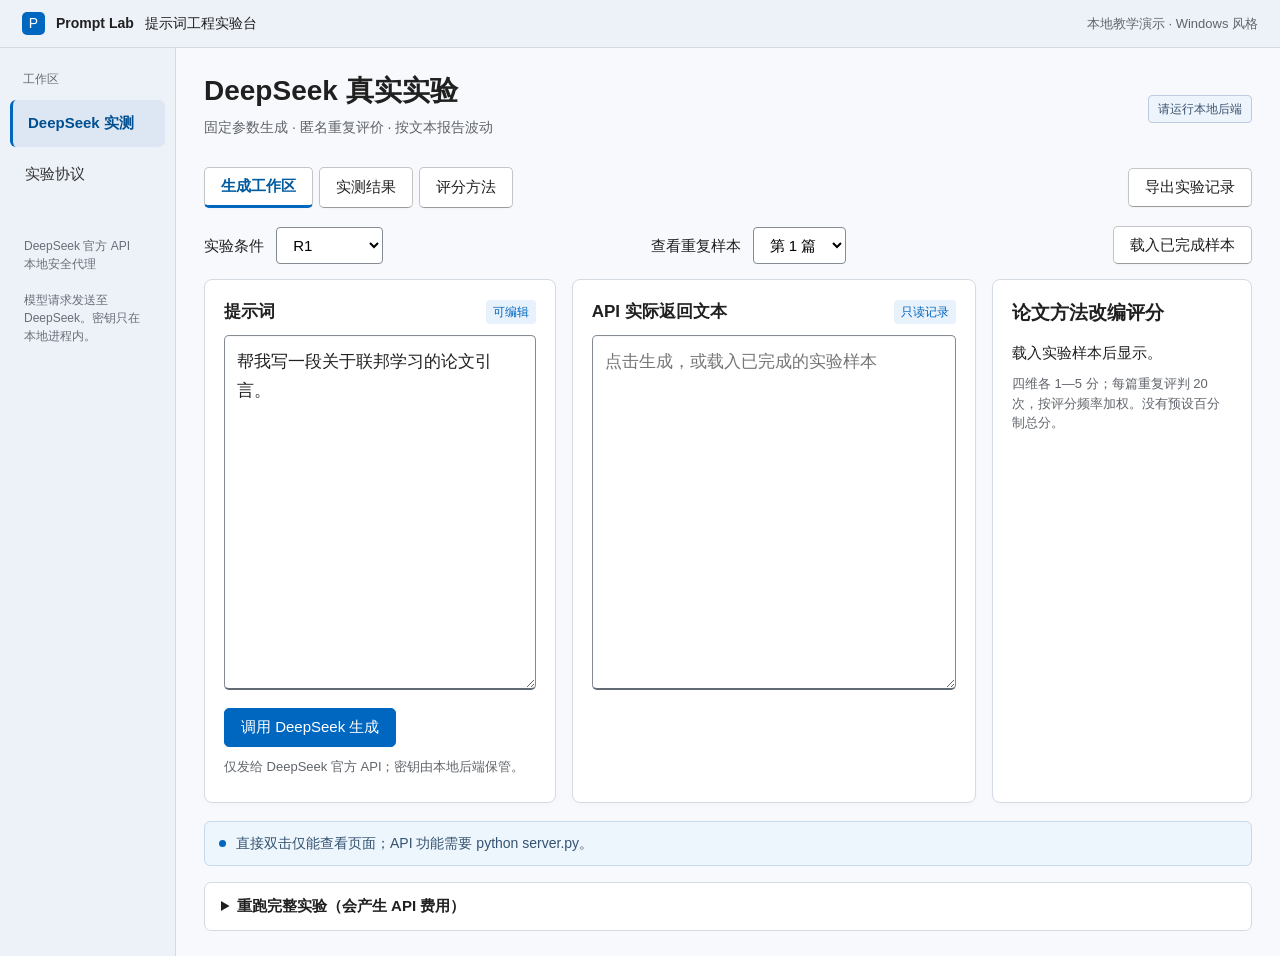
==== live.html @ ccef3617 "Connect DeepSeek API and publish repeated real experiment results Add localhost-only API proxy, expl" ====
<!doctype html><html lang="zh-CN"><meta charset="utf-8"><meta name="viewport" content="width=device-width,initial-scale=1"><title>DeepSeek 实测 · Prompt Lab</title><link rel="stylesheet" href="windows.css"><body><div class="titlebar"><span class="appmark">P</span><strong>Prompt Lab</strong><span>提示词工程实验台</span><small>本地教学演示 · Windows 风格</small></div><div class="shell"><nav class="sidebar" aria-label="主要导航"><div class="label">工作区</div><a class="active" href="live.html">DeepSeek 实测</a><a href="protocol.json">实验协议</a><div class="bottom">DeepSeek 官方 API<br>本地安全代理<br><br>模型请求发送至 DeepSeek。密钥只在本地进程内。</div></nav><main class="workspace"><div class="headrow"><div><h1>DeepSeek 真实实验</h1><p class="intro">固定参数生成 · 匿名重复评价 · 按文本报告波动</p></div><span class="tag" id="connection">连接本地后端…</span></div><div class="toolbar"><div class="tabs"><button class="active" id="work-tab">生成工作区</button><button id="result-tab">实测结果</button><button id="method-tab">评分方法</button></div><button id="download">导出实验记录</button></div><section id="work"><div class="headrow" style="margin-bottom:15px"><label>实验条件 <select id="condition"></select></label><label>查看重复样本 <select id="replicate"><option value="0">第 1 篇</option><option value="1">第 2 篇</option><option value="2">第 3 篇</option></select></label><button id="load-result">载入已完成样本</button></div><div class="workgrid"><section class="panel"><div class="fieldhead"><label for="live-prompt">提示词</label><span class="editbadge">可编辑</span></div><textarea id="live-prompt" class="editor"></textarea><button id="generate" class="primary" style="margin-top:12px">调用 DeepSeek 生成</button><p class="hint">仅发给 DeepSeek 官方 API；密钥由本地后端保管。</p></section><section class="panel"><div class="fieldhead"><label for="live-output">API 实际返回文本</label><span class="editbadge">只读记录</span></div><textarea id="live-output" class="editor" readonly placeholder="点击生成，或载入已完成的实验样本"></textarea><p id="response-meta" class="hint"></p></section><section class="panel"><h2>论文方法改编评分</h2><div id="sample-scores">载入实验样本后显示。</div><p class="hint">四维各 1—5 分；每篇重复评判 20 次，按评分频率加权。没有预设百分制总分。</p></section></div></section><section id="results" class="hidden"><div class="panel"><h2>条件均值与文本间波动</h2><div id="results-table">实验尚未完成。</div><div id="chart"></div><p class="hint">均值 ± 样本标准差：统计单位是每组 3 篇独立生成文本。每篇 20 次评判只用于估计评分分布，不能当作 20 篇文本。</p></div></section><section id="method" class="hidden"><div class="panel"><h2>依据与适用范围</h2><p>参考 Liu et al. (2023), G-Eval：评价维度 → 固定评价步骤 → 重复采样评分 → 频率加权。</p><p>本实验改编为中文引言，四维均用 1—5 分锚点；生成和评判分别使用 DeepSeek Flash / Pro，不是原论文 GPT-4 复现。</p><p><a href="https://aclanthology.org/2023.emnlp-main.153/">论文原文</a> · <a href="protocol.json">完整预设协议与评分锚点</a></p><div id="rubric"></div><p>主指标：连贯性。另报告事实一致性、表达流畅性、任务相关性，不合成随意加权的“总质量百分比”。同系列模型评判仍有偏差，小样本不能证明普遍提升。</p></div></section><div class="statusbar"><span class="dot"></span><span id="status">尚未启动。</span></div><details><summary>重跑完整实验（会产生 API 费用）</summary><p>5 个条件 × 3 次生成 × 20 次评判，共 316 个计划请求。保留所有输出、评分和失败记录；同一时间只运行一组。</p><button id="experiment" class="primary">开始完整实验</button></details></main></div><script src="core.js"></script><script src="live.js"></script></body></html>
---- windows.css ----
*{box-sizing:border-box}body{margin:0;color:#202020;background:#e9eef5;font:15px/1.5 'Segoe UI','Microsoft YaHei',sans-serif}button,input,textarea{font:inherit}button,a{touch-action:manipulation}button{min-height:36px;padding:7px 16px;background:#fff;border:1px solid #c5c5c5;border-bottom-color:#9b9b9b;border-radius:5px;color:#202020;cursor:pointer;box-shadow:0 1px 2px #00000008}button:hover{background:#f5f5f5}button:active{transform:translateY(1px)}button.primary{background:#0067c0;border-color:#0067c0;color:#fff}button.primary:hover{background:#005aa7}button:disabled{opacity:.5;cursor:default}a{color:#0067c0}button:focus-visible,a:focus-visible,summary:focus-visible{outline:3px solid #0067c0;outline-offset:3px}textarea,input[type=text],input:not([type]){width:100%;background:white;border:1px solid #858b93;border-bottom:2px solid #626b75;border-radius:5px;padding:12px;color:#202020;box-shadow:inset 0 1px 2px #0000000a;outline:none}textarea:focus,input:focus{border-color:#0067c0;border-bottom:3px solid #0067c0;box-shadow:0 0 0 2px #0067c026}textarea{resize:vertical;line-height:1.7;font-size:17px}input[type=checkbox]{width:18px;height:18px;accent-color:#0067c0;cursor:pointer}label{cursor:pointer}small,.muted{font-size:13px;color:#60656b}h1{font-size:28px;line-height:1.3;margin:0 0 8px}h2{font-size:19px;margin:0 0 14px}p{margin:7px 0}.titlebar{height:48px;display:flex;align-items:center;padding:0 22px;gap:11px;background:#edf2f8;border-bottom:1px solid #d4dae2;font-size:14px}.appmark{width:23px;height:23px;border-radius:5px;background:#0067c0;color:white;display:grid;place-items:center;font-size:14px}.titlebar small{margin-left:auto}.shell{display:grid;grid-template-columns:176px minmax(0,1fr);min-height:calc(100vh - 48px)}.sidebar{padding:22px 10px;background:#edf2f8;border-right:1px solid #d4dae2}.sidebar .label{font-size:12px;color:#656b74;padding:0 13px;margin-bottom:12px}.sidebar a{display:block;color:#333;padding:12px 15px;border-radius:6px;text-decoration:none;margin:4px 0}.sidebar a.active{background:#dce7f3;color:#004f91;border-left:3px solid #0067c0;font-weight:600}.sidebar .bottom{margin:40px 14px;font-size:12px;color:#686e78}.workspace{padding:25px 28px;min-width:0;background:#f7f9fc}.headrow{display:flex;justify-content:space-between;align-items:center;gap:16px}.tag{border:1px solid #bdcbe0;background:#edf4fb;border-radius:4px;padding:4px 9px;color:#38516d;font-size:12px}.toolbar{display:flex;justify-content:space-between;align-items:center;margin:22px 0 18px;gap:12px}.tabs{display:flex;gap:6px}.tabs button.active{background:white;border-bottom:3px solid #0067c0;color:#005a9e;font-weight:600}.actions{display:flex;gap:8px}.panel{background:white;border:1px solid #d5dbe3;border-radius:8px;padding:19px;box-shadow:0 2px 5px #22334405}.workgrid{display:grid;grid-template-columns:minmax(280px,1fr) minmax(330px,1.15fr) 260px;gap:16px}.fieldhead{display:flex;justify-content:space-between;align-items:center;margin-bottom:10px}.fieldhead label{font-size:17px;font-weight:600}.editbadge{font-size:12px;color:#0067c0;background:#e8f2fc;padding:3px 7px;border-radius:4px}.editor{height:306px}.hint{margin-top:10px;font-size:13px;color:#60656b}.scorecard{background:#f2f6fa;border-radius:6px;padding:13px 15px;margin-bottom:12px}.score{font-size:38px;font-weight:600;color:#0067c0;line-height:1.2}.score small{font-size:18px}.checklist label{display:flex;align-items:center;gap:8px;padding:5px 0;font-size:14px}.checklist label span{flex:1}.checklist label em{font-size:12px;font-style:normal;color:#7c8490}.run{width:100%;margin-top:14px}.statusbar{display:flex;gap:10px;align-items:center;background:#edf5fd;border:1px solid #c5daf0;padding:11px 14px;border-radius:6px;margin-top:18px;color:#345370;font-size:14px}.dot{width:7px;height:7px;background:#0067c0;border-radius:50%}details{margin-top:16px;border:1px solid #d5dbe3;background:#fff;border-radius:7px;padding:12px 16px}summary{cursor:pointer;font-weight:600}#evidence{font-size:14px;line-height:1.6}#evidence li{margin:7px 0}#reference{font-size:12px;color:#656b74;margin-top:10px;max-height:70px;overflow:auto}.pagefooter{display:flex;justify-content:space-between;font-size:12px;color:#747b86;margin-top:16px}.intro{color:#60656b;font-size:14px}.homegrid{display:grid;grid-template-columns:repeat(3,1fr);gap:18px;margin-top:28px}.homegrid .panel{padding:26px}.homegrid a{display:inline-block;margin-top:15px}.hidden{display:none!important}@media(max-width:1150px){.shell{grid-template-columns:145px 1fr}.workspace{padding:20px}.workgrid{grid-template-columns:1fr 1fr}.review{grid-column:1/-1}.checklist{display:grid;grid-template-columns:repeat(5,1fr)}}@media(max-width:750px){.shell{display:block}.sidebar{display:flex;padding:4px;border-bottom:1px solid #ddd}.sidebar .label,.sidebar .bottom{display:none}.workspace{padding:16px}.workgrid,.homegrid{display:block}.panel{margin-bottom:14px}.toolbar,.headrow{display:block}.actions{margin-top:12px}.checklist{grid-template-columns:repeat(2,1fr)}.editor{height:230px}.titlebar small{display:none}}

select{font:inherit;padding:8px 12px;border:1px solid #858b93;border-radius:4px;background:white;margin-left:8px}table{width:100%;border-collapse:collapse;margin:14px 0}th,td{padding:12px;border-bottom:1px solid #d5dbe3;text-align:left}th{background:#edf3fa}#method li{margin:8px 0}#work .editor{height:355px}
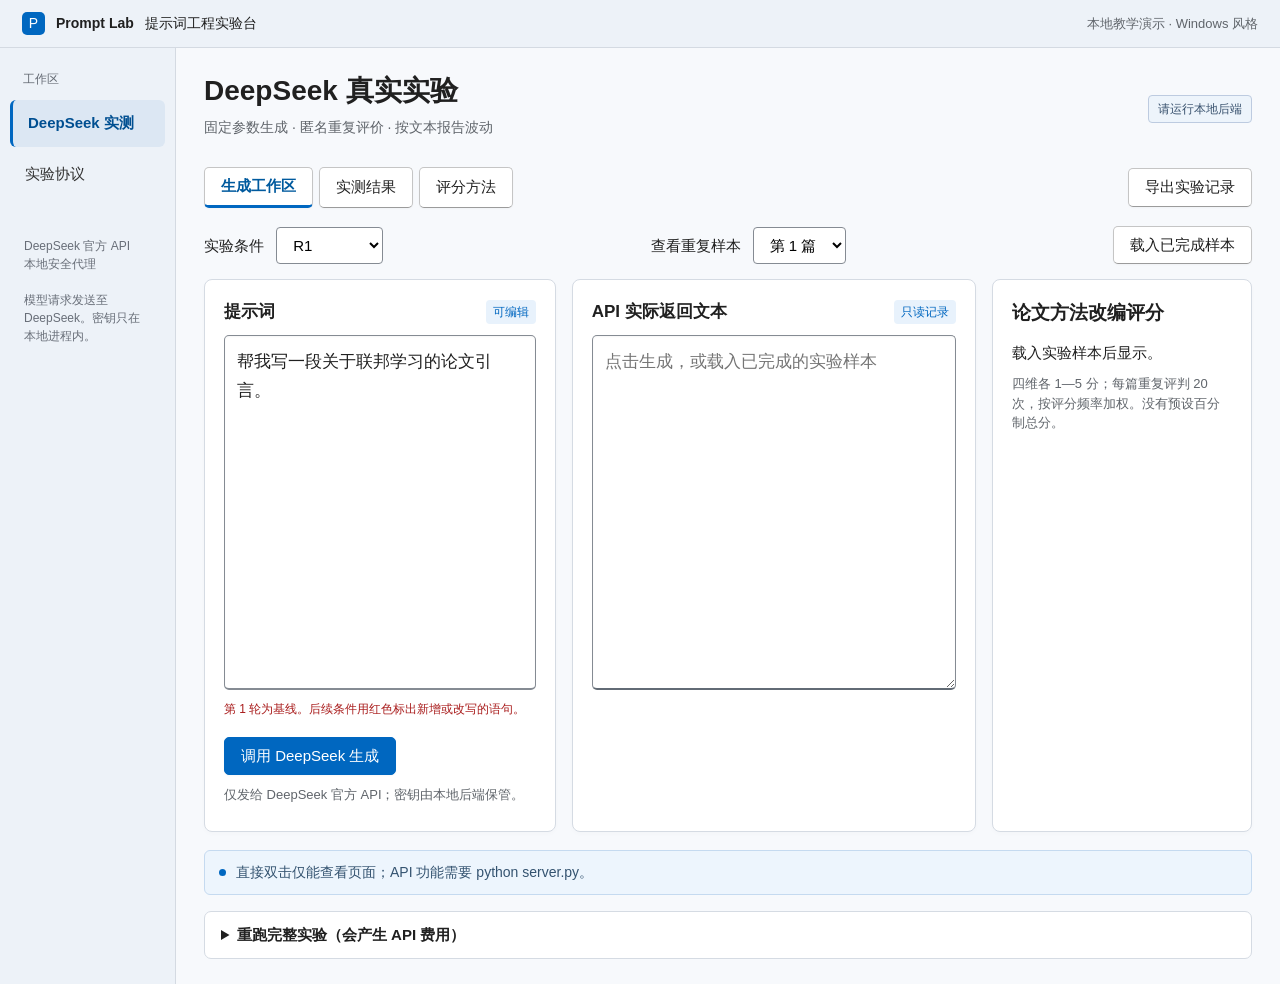
==== commit 0f6792a7: "Highlight newly added and rewritten prompt clauses in red" ====
--- a/live.html
+++ b/live.html
@@ -1 +1,2 @@
-<!doctype html><html lang="zh-CN"><meta charset="utf-8"><meta name="viewport" content="width=device-width,initial-scale=1"><title>DeepSeek 实测 · Prompt Lab</title><link rel="stylesheet" href="windows.css"><body><div class="titlebar"><span class="appmark">P</span><strong>Prompt Lab</strong><span>提示词工程实验台</span><small>本地教学演示 · Windows 风格</small></div><div class="shell"><nav class="sidebar" aria-label="主要导航"><div class="label">工作区</div><a class="active" href="live.html">DeepSeek 实测</a><a href="protocol.json">实验协议</a><div class="bottom">DeepSeek 官方 API<br>本地安全代理<br><br>模型请求发送至 DeepSeek。密钥只在本地进程内。</div></nav><main class="workspace"><div class="headrow"><div><h1>DeepSeek 真实实验</h1><p class="intro">固定参数生成 · 匿名重复评价 · 按文本报告波动</p></div><span class="tag" id="connection">连接本地后端…</span></div><div class="toolbar"><div class="tabs"><button class="active" id="work-tab">生成工作区</button><button id="result-tab">实测结果</button><button id="method-tab">评分方法</button></div><button id="download">导出实验记录</button></div><section id="work"><div class="headrow" style="margin-bottom:15px"><label>实验条件 <select id="condition"></select></label><label>查看重复样本 <select id="replicate"><option value="0">第 1 篇</option><option value="1">第 2 篇</option><option value="2">第 3 篇</option></select></label><button id="load-result">载入已完成样本</button></div><div class="workgrid"><section class="panel"><div class="fieldhead"><label for="live-prompt">提示词</label><span class="editbadge">可编辑</span></div><textarea id="live-prompt" class="editor"></textarea><button id="generate" class="primary" style="margin-top:12px">调用 DeepSeek 生成</button><p class="hint">仅发给 DeepSeek 官方 API；密钥由本地后端保管。</p></section><section class="panel"><div class="fieldhead"><label for="live-output">API 实际返回文本</label><span class="editbadge">只读记录</span></div><textarea id="live-output" class="editor" readonly placeholder="点击生成，或载入已完成的实验样本"></textarea><p id="response-meta" class="hint"></p></section><section class="panel"><h2>论文方法改编评分</h2><div id="sample-scores">载入实验样本后显示。</div><p class="hint">四维各 1—5 分；每篇重复评判 20 次，按评分频率加权。没有预设百分制总分。</p></section></div></section><section id="results" class="hidden"><div class="panel"><h2>条件均值与文本间波动</h2><div id="results-table">实验尚未完成。</div><div id="chart"></div><p class="hint">均值 ± 样本标准差：统计单位是每组 3 篇独立生成文本。每篇 20 次评判只用于估计评分分布，不能当作 20 篇文本。</p></div></section><section id="method" class="hidden"><div class="panel"><h2>依据与适用范围</h2><p>参考 Liu et al. (2023), G-Eval：评价维度 → 固定评价步骤 → 重复采样评分 → 频率加权。</p><p>本实验改编为中文引言，四维均用 1—5 分锚点；生成和评判分别使用 DeepSeek Flash / Pro，不是原论文 GPT-4 复现。</p><p><a href="https://aclanthology.org/2023.emnlp-main.153/">论文原文</a> · <a href="protocol.json">完整预设协议与评分锚点</a></p><div id="rubric"></div><p>主指标：连贯性。另报告事实一致性、表达流畅性、任务相关性，不合成随意加权的“总质量百分比”。同系列模型评判仍有偏差，小样本不能证明普遍提升。</p></div></section><div class="statusbar"><span class="dot"></span><span id="status">尚未启动。</span></div><details><summary>重跑完整实验（会产生 API 费用）</summary><p>5 个条件 × 3 次生成 × 20 次评判，共 316 个计划请求。保留所有输出、评分和失败记录；同一时间只运行一组。</p><button id="experiment" class="primary">开始完整实验</button></details></main></div><script src="core.js"></script><script src="live.js"></script></body></html>
+<!doctype html><html lang="zh-CN"><meta charset="utf-8"><meta name="viewport" content="width=device-width,initial-scale=1"><title>DeepSeek 实测 · Prompt Lab</title><link rel="stylesheet" href="windows.css"><body><div class="titlebar"><span class="appmark">P</span><strong>Prompt Lab</strong><span>提示词工程实验台</span><small>本地教学演示 · Windows 风格</small></div><div class="shell"><nav class="sidebar" aria-label="主要导航"><div class="label">工作区</div><a class="active" href="live.html">DeepSeek 实测</a><a href="protocol.json">实验协议</a><div class="bottom">DeepSeek 官方 API<br>本地安全代理<br><br>模型请求发送至 DeepSeek。密钥只在本地进程内。</div></nav><main class="workspace"><div class="headrow"><div><h1>DeepSeek 真实实验</h1><p class="intro">固定参数生成 · 匿名重复评价 · 按文本报告波动</p></div><span class="tag" id="connection">连接本地后端…</span></div><div class="toolbar"><div class="tabs"><button class="active" id="work-tab">生成工作区</button><button id="result-tab">实测结果</button><button id="method-tab">评分方法</button></div><button id="download">导出实验记录</button></div><section id="work"><div class="headrow" style="margin-bottom:15px"><label>实验条件 <select id="condition"></select></label><label>查看重复样本 <select id="replicate"><option value="0">第 1 篇</option><option value="1">第 2 篇</option><option value="2">第 3 篇</option></select></label><button id="load-result">载入已完成样本</button></div><div class="workgrid"><section class="panel"><div class="fieldhead"><label for="live-prompt">提示词</label><span class="editbadge">可编辑</span></div><div class="prompt-stack"><div id="prompt-mirror" aria-hidden="true"></div><textarea id="live-prompt" class="editor" spellcheck="false"></textarea></div><p id="diff-legend" class="hint"></p><button id="generate" class="primary" style="margin-top:12px">调用 DeepSeek 生成</button><p class="hint">仅发给 DeepSeek 官方 API；密钥由本地后端保管。</p></section><section class="panel"><div class="fieldhead"><label for="live-output">API 实际返回文本</label><span class="editbadge">只读记录</span></div><textarea id="live-output" class="editor" readonly placeholder="点击生成，或载入已完成的实验样本"></textarea><p id="response-meta" class="hint"></p></section><section class="panel"><h2>论文方法改编评分</h2><div id="sample-scores">载入实验样本后显示。</div><p class="hint">四维各 1—5 分；每篇重复评判 20 次，按评分频率加权。没有预设百分制总分。</p></section></div></section><section id="results" class="hidden"><div class="panel"><h2>条件均值与文本间波动</h2><div id="results-table">实验尚未完成。</div><div id="chart"></div><p class="hint">均值 ± 样本标准差：统计单位是每组 3 篇独立生成文本。每篇 20 次评判只用于估计评分分布，不能当作 20 篇文本。</p></div></section><section id="method" class="hidden"><div class="panel"><h2>依据与适用范围</h2><p>参考 Liu et al. (2023), G-Eval：评价维度 → 固定评价步骤 → 重复采样评分 → 频率加权。</p><p>本实验改编为中文引言，四维均用 1—5 分锚点；生成和评判分别使用 DeepSeek Flash / Pro，不是原论文 GPT-4 复现。</p><p><a href="https://aclanthology.org/2023.emnlp-main.153/">论文原文</a> · <a href="protocol.json">完整预设协议与评分锚点</a></p><div id="rubric"></div><p>主指标：连贯性。另报告事实一致性、表达流畅性、任务相关性，不合成随意加权的“总质量百分比”。同系列模型评判仍有偏差，小样本不能证明普遍提升。</p></div></section><div class="statusbar"><span class="dot"></span><span id="status">尚未启动。</span></div><details><summary>重跑完整实验（会产生 API 费用）</summary><p>5 个条件 × 3 次生成 × 20 次评判，共 316 个计划请求。保留所有输出、评分和失败记录；同一时间只运行一组。</p><button id="experiment" class="primary">开始完整实验</button></details></main></div><script src="core.js"></script><script src="prompt-diff.js"></script><script src="live.js"></script></body></html>
+
--- a/windows.css
+++ b/windows.css
@@ -1,3 +1,6 @@
 *{box-sizing:border-box}body{margin:0;color:#202020;background:#e9eef5;font:15px/1.5 'Segoe UI','Microsoft YaHei',sans-serif}button,input,textarea{font:inherit}button,a{touch-action:manipulation}button{min-height:36px;padding:7px 16px;background:#fff;border:1px solid #c5c5c5;border-bottom-color:#9b9b9b;border-radius:5px;color:#202020;cursor:pointer;box-shadow:0 1px 2px #00000008}button:hover{background:#f5f5f5}button:active{transform:translateY(1px)}button.primary{background:#0067c0;border-color:#0067c0;color:#fff}button.primary:hover{background:#005aa7}button:disabled{opacity:.5;cursor:default}a{color:#0067c0}button:focus-visible,a:focus-visible,summary:focus-visible{outline:3px solid #0067c0;outline-offset:3px}textarea,input[type=text],input:not([type]){width:100%;background:white;border:1px solid #858b93;border-bottom:2px solid #626b75;border-radius:5px;padding:12px;color:#202020;box-shadow:inset 0 1px 2px #0000000a;outline:none}textarea:focus,input:focus{border-color:#0067c0;border-bottom:3px solid #0067c0;box-shadow:0 0 0 2px #0067c026}textarea{resize:vertical;line-height:1.7;font-size:17px}input[type=checkbox]{width:18px;height:18px;accent-color:#0067c0;cursor:pointer}label{cursor:pointer}small,.muted{font-size:13px;color:#60656b}h1{font-size:28px;line-height:1.3;margin:0 0 8px}h2{font-size:19px;margin:0 0 14px}p{margin:7px 0}.titlebar{height:48px;display:flex;align-items:center;padding:0 22px;gap:11px;background:#edf2f8;border-bottom:1px solid #d4dae2;font-size:14px}.appmark{width:23px;height:23px;border-radius:5px;background:#0067c0;color:white;display:grid;place-items:center;font-size:14px}.titlebar small{margin-left:auto}.shell{display:grid;grid-template-columns:176px minmax(0,1fr);min-height:calc(100vh - 48px)}.sidebar{padding:22px 10px;background:#edf2f8;border-right:1px solid #d4dae2}.sidebar .label{font-size:12px;color:#656b74;padding:0 13px;margin-bottom:12px}.sidebar a{display:block;color:#333;padding:12px 15px;border-radius:6px;text-decoration:none;margin:4px 0}.sidebar a.active{background:#dce7f3;color:#004f91;border-left:3px solid #0067c0;font-weight:600}.sidebar .bottom{margin:40px 14px;font-size:12px;color:#686e78}.workspace{padding:25px 28px;min-width:0;background:#f7f9fc}.headrow{display:flex;justify-content:space-between;align-items:center;gap:16px}.tag{border:1px solid #bdcbe0;background:#edf4fb;border-radius:4px;padding:4px 9px;color:#38516d;font-size:12px}.toolbar{display:flex;justify-content:space-between;align-items:center;margin:22px 0 18px;gap:12px}.tabs{display:flex;gap:6px}.tabs button.active{background:white;border-bottom:3px solid #0067c0;color:#005a9e;font-weight:600}.actions{display:flex;gap:8px}.panel{background:white;border:1px solid #d5dbe3;border-radius:8px;padding:19px;box-shadow:0 2px 5px #22334405}.workgrid{display:grid;grid-template-columns:minmax(280px,1fr) minmax(330px,1.15fr) 260px;gap:16px}.fieldhead{display:flex;justify-content:space-between;align-items:center;margin-bottom:10px}.fieldhead label{font-size:17px;font-weight:600}.editbadge{font-size:12px;color:#0067c0;background:#e8f2fc;padding:3px 7px;border-radius:4px}.editor{height:306px}.hint{margin-top:10px;font-size:13px;color:#60656b}.scorecard{background:#f2f6fa;border-radius:6px;padding:13px 15px;margin-bottom:12px}.score{font-size:38px;font-weight:600;color:#0067c0;line-height:1.2}.score small{font-size:18px}.checklist label{display:flex;align-items:center;gap:8px;padding:5px 0;font-size:14px}.checklist label span{flex:1}.checklist label em{font-size:12px;font-style:normal;color:#7c8490}.run{width:100%;margin-top:14px}.statusbar{display:flex;gap:10px;align-items:center;background:#edf5fd;border:1px solid #c5daf0;padding:11px 14px;border-radius:6px;margin-top:18px;color:#345370;font-size:14px}.dot{width:7px;height:7px;background:#0067c0;border-radius:50%}details{margin-top:16px;border:1px solid #d5dbe3;background:#fff;border-radius:7px;padding:12px 16px}summary{cursor:pointer;font-weight:600}#evidence{font-size:14px;line-height:1.6}#evidence li{margin:7px 0}#reference{font-size:12px;color:#656b74;margin-top:10px;max-height:70px;overflow:auto}.pagefooter{display:flex;justify-content:space-between;font-size:12px;color:#747b86;margin-top:16px}.intro{color:#60656b;font-size:14px}.homegrid{display:grid;grid-template-columns:repeat(3,1fr);gap:18px;margin-top:28px}.homegrid .panel{padding:26px}.homegrid a{display:inline-block;margin-top:15px}.hidden{display:none!important}@media(max-width:1150px){.shell{grid-template-columns:145px 1fr}.workspace{padding:20px}.workgrid{grid-template-columns:1fr 1fr}.review{grid-column:1/-1}.checklist{display:grid;grid-template-columns:repeat(5,1fr)}}@media(max-width:750px){.shell{display:block}.sidebar{display:flex;padding:4px;border-bottom:1px solid #ddd}.sidebar .label,.sidebar .bottom{display:none}.workspace{padding:16px}.workgrid,.homegrid{display:block}.panel{margin-bottom:14px}.toolbar,.headrow{display:block}.actions{margin-top:12px}.checklist{grid-template-columns:repeat(2,1fr)}.editor{height:230px}.titlebar small{display:none}}
 
 select{font:inherit;padding:8px 12px;border:1px solid #858b93;border-radius:4px;background:white;margin-left:8px}table{width:100%;border-collapse:collapse;margin:14px 0}th,td{padding:12px;border-bottom:1px solid #d5dbe3;text-align:left}th{background:#edf3fa}#method li{margin:8px 0}#work .editor{height:355px}
+
+.prompt-stack{position:relative;height:355px}.prompt-stack #live-prompt,.prompt-stack #prompt-mirror{position:absolute;inset:0;margin:0;width:100%;height:355px!important;font:17px/1.7 "Segoe UI","Microsoft YaHei",sans-serif;letter-spacing:normal;padding:12px;border:1px solid transparent;border-bottom-width:2px;white-space:pre-wrap;overflow-wrap:break-word;overflow-y:scroll;border-radius:5px}.prompt-stack #prompt-mirror{background:white;pointer-events:none;color:#202020}.prompt-stack #live-prompt{color:transparent;background:transparent;caret-color:#202020;border-color:#858b93;resize:none}.prompt-added{color:#c52222;background:#fff0f0}.prompt-stack #live-prompt::selection{background:#0067c040;color:transparent}#diff-legend{color:#a91c1c;font-size:12px}
+
